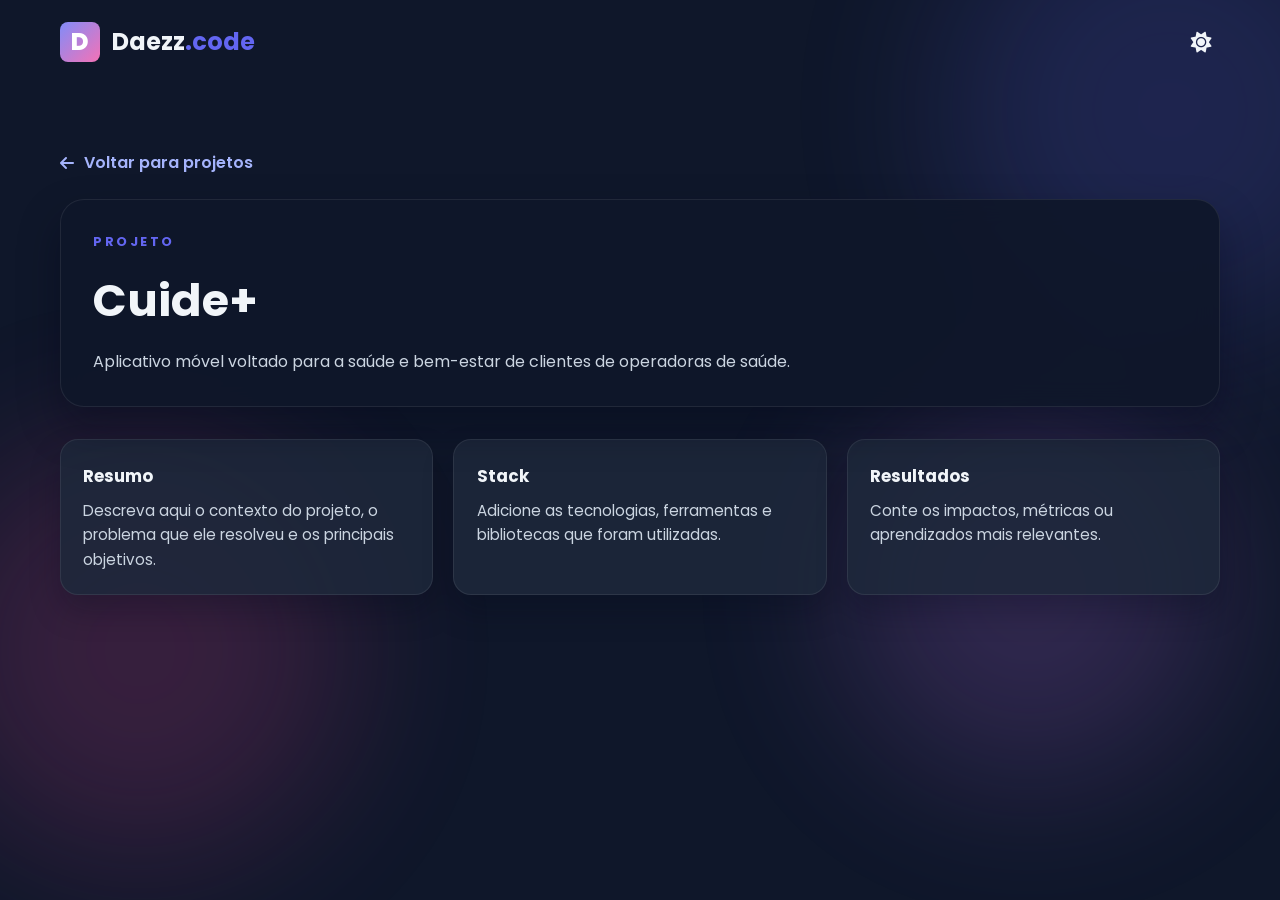
==== cuidemais.html @ 5ed0c891 "atualização github" ====
<!DOCTYPE html>
<html lang="pt-BR">
<head>
    <meta charset="UTF-8">
    <meta name="viewport" content="width=device-width, initial-scale=1.0">
    <title>Cuide+ | Deivid Figueiredo</title>
    <link rel="icon" href='data:image/svg+xml;utf8,<svg xmlns="http://www.w3.org/2000/svg" viewBox="0 0 100 100"><rect fill="%23007acc" width="100" height="100"/><text x="50" y="58" font-size="56" font-family="Poppins,Arial" fill="white" text-anchor="middle">D</text></svg>'>
    <link rel="stylesheet" href="style.css">
    <link rel="stylesheet" href="https://cdnjs.cloudflare.com/ajax/libs/font-awesome/6.4.0/css/all.min.css">
    <link href="https://fonts.googleapis.com/css2?family=Poppins:wght@300;400;600;700;800&display=swap" rel="stylesheet">
</head>
<body>
    <div class="background-animation">
        <div class="blob blob-1"></div>
        <div class="blob blob-2"></div>
        <div class="blob blob-3"></div>
    </div>

    <nav class="navbar">
        <div class="container">
            <a href="index.html" class="logo" style="text-decoration: none;">
                <span class="logo-icon">D</span>
                <span class="logo-text">Daezz<span class="logo-accent">.code</span></span>
            </a>
            <button class="theme-toggle" id="themeToggle" aria-label="Alternar modo escuro">
                <i class="fas fa-moon"></i>
            </button>
        </div>
    </nav>

    <main class="project-page">
        <div class="container">
            <a href="index.html#projetos" class="back-link"><i class="fas fa-arrow-left"></i> Voltar para projetos</a>
            <section class="project-hero">
                <div class="project-kicker">Projeto</div>
                <h1>Cuide+</h1>
                <p>Aplicativo móvel voltado para a saúde e bem-estar de clientes de operadoras de saúde. </p>
            </section>

            <div class="project-grid">
                <div class="project-card">
                    <h3>Resumo</h3>
                    <p>Descreva aqui o contexto do projeto, o problema que ele resolveu e os principais objetivos.</p>
                </div>
                <div class="project-card">
                    <h3>Stack</h3>
                    <p>Adicione as tecnologias, ferramentas e bibliotecas que foram utilizadas.</p>
                </div>
                <div class="project-card">
                    <h3>Resultados</h3>
                    <p>Conte os impactos, métricas ou aprendizados mais relevantes.</p>
                </div>
            </div>
        </div>
    </main>

    <script src="script.js"></script>
</body>
</html>
---- style.css ----
* {
    margin: 0;
    padding: 0;
    box-sizing: border-box;
}

:root {
    --primary: #6366f1;
    --primary-dark: #4f46e5;
    --secondary: #ec4899;
    --tertiary: #c975f3;
    --dark: #0f172a;
    --dark-secondary: #1e293b;
    --light: #f8fafc;
    --text-primary: #1e293b;
    --text-secondary: #64748b;
    --border: #e2e8f0;
    --shadow: 0 20px 25px -5px rgba(0, 0, 0, 0.1);
    --shadow-lg: 0 25px 50px -12px rgba(0, 0, 0, 0.15);
    --transition: all 0.3s cubic-bezier(0.4, 0, 0.2, 1);
    --bg-primary: #ffffff;
    --bg-secondary: #f8fafc;
    --card-bg: white;
    
    /* Light mode gradients */
    --gradient-primary-secondary: linear-gradient(135deg, #6366f1, #ec4899);
    --gradient-primary-secondary-tertiary: linear-gradient(135deg, #6366f1, #ec4899, #c975f3);
    --gradient-btn-primary: linear-gradient(135deg, #6366f1, #4f46e5);
    --gradient-cta: linear-gradient(135deg, #6366f1, #ec4899);
    --gradient-section-title: linear-gradient(135deg, #1e293b, #6366f1);
    --gradient-section-bg: linear-gradient(135deg, #f8fafc 0%, rgba(99, 102, 241, 0.05) 100%);
}

body.dark-mode {
    --bg-primary: #0f172a;
    --bg-secondary: #1e293b;
    --card-bg: #1e293b;
    --text-primary: #f1f5f9;
    --text-secondary: #cbd5e1;
    --border: #334155;
    
    /* Dark mode gradients - more vibrant and luminous */
    --gradient-primary-secondary: linear-gradient(135deg, #818cf8, #f472b6);
    --gradient-primary-secondary-tertiary: linear-gradient(135deg, #818cf8, #f472b6, #d8b4fe);
    --gradient-btn-primary: linear-gradient(135deg, #818cf8, #6366f1);
    --gradient-cta: linear-gradient(135deg, #959ef3, #ab6588);
    --gradient-section-title: linear-gradient(135deg, #f1f5f9, #818cf8);
    --gradient-section-bg: linear-gradient(135deg, #0f172a 0%, #0f172ad7 100%);
}

html {
    scroll-behavior: smooth;
}

body {
    font-family: 'Poppins', sans-serif;
    line-height: 1.6;
    color: var(--text-primary);
    background: var(--bg-primary);
    overflow-x: hidden;
    transition: var(--transition);
}

.container {
    max-width: 1200px;
    margin: 0 auto;
    padding: 0 20px;
}

/* Background Animation */
.background-animation {
    position: fixed;
    top: 0;
    left: 0;
    width: 100%;
    height: 100%;
    z-index: -1;
    overflow: hidden;
}

.blob {
    position: absolute;
    border-radius: 50%;
    /* slightly stronger and crisper blobs for better visibility */
    filter: blur(80px);
    opacity: 0.18;
    animation: blob-animation 8s infinite ease-in-out;
}

.blob-1 {
    width: 460px;
    height: 460px;
    background: var(--primary);
    top: -120px;
    right: -120px;
    animation-delay: 0s;
}

.blob-2 {
    width: 420px;
    height: 420px;
    background: var(--secondary);
    bottom: 40px;
    left: -70px;
    animation-delay: 2s;
}

.blob-3 {
    width: 380px;
    height: 380px;
    background: var(--tertiary);
    bottom: 120px;
    right: 60px;
    animation-delay: 4s;
}

@keyframes blob-animation {
    0%, 100% {
        transform: translate(0, 0);
    }
    25% {
        transform: translate(30px, -60px);
    }
    50% {
        transform: translate(-30px, 30px);
    }
    75% {
        transform: translate(60px, 60px);
    }
}

/* Navbar */
.navbar {
    position: sticky;
    top: 0;
    z-index: 1000;
    /* removed background color and blur per user request */
    background: transparent;
    backdrop-filter: none;
    /* hide the bottom line when at top; reveal on scroll via .scrolled */
    border-bottom: 1px solid transparent;
    box-shadow: none;

    padding: 1.4rem 0;
    transition: all 0.3s ease;
}


body.dark-mode .navbar {
    /* keep transparent in dark-mode as requested */
    background: transparent;
    border-bottom: 1px solid transparent;
}

/* When user scrolls, reveal a subtle border so navbar camouflages */
.navbar.scrolled {
    border-bottom-color: rgba(0, 0, 0, 0.05);
    background: rgba(255, 255, 255, 0.59);
    backdrop-filter: blur(10px);
    -webkit-backdrop-filter: blur(22px);

    box-shadow: 0 10px 30px rgba(0, 0, 0, 0.1);
}

body.dark-mode .navbar.scrolled {
    border-bottom-color: rgba(255, 255, 255, 0.05);
    background: rgba(15, 23, 42, 0.85);
    backdrop-filter: blur(10px);
    -webkit-backdrop-filter: blur(22px);
    box-shadow: 0 10px 30px rgba(0, 0, 0, 0.12);
}

.navbar .container {
    display: flex;
    justify-content: space-between;
    align-items: center;
    gap: 1rem;
}

.nav-center {
    display: flex;
    align-items: center;
    gap: 2.5rem;
}

.logo {
    display: flex;
    align-items: center;
    gap: 12px;
    font-weight: 700;
    font-size: 1.5rem;
    cursor: pointer;
    transition: var(--transition);
}

.logo-icon {
    width: 40px;
    height: 40px;
    background: var(--gradient-primary-secondary);
    border-radius: 8px;
    display: flex;
    align-items: center;
    justify-content: center;
    color: white;
    font-weight: 800;
}

.logo-text {
    color: var(--text-primary);
}

.logo-accent {
    color: var(--primary);
}

.logo:hover {
    transform: translateY(-2px);
}

.nav-links {
    display: flex;
    list-style: none;
    gap: 2.5rem;
}

.nav-links a {
    color: var(--text-primary);
    text-decoration: none;
    font-weight: 500;
    position: relative;
    transition: color 0.3s ease;
}

.nav-links a::after {
    content: '';
    position: absolute;
    bottom: -5px;
    left: 0;
    width: 0;
    height: 2px;
    background: var(--gradient-primary-secondary);
    transition: width 0.3s ease;
}

.nav-links a:hover {
    color: var(--primary);
}

.nav-links a:hover::after {
    width: 100%;
}

.nav-toggle {
    display: none;
    flex-direction: column;
    cursor: pointer;
    gap: 5px;
}

.nav-toggle span {
    width: 25px;
    height: 3px;
    background: var(--text-primary);
    border-radius: 2px;
    transition: var(--transition);
}

/* Theme Toggle Button */
.theme-toggle {
    background: none;
    border: none;
    cursor: pointer;
    font-size: 1.3rem;
    color: var(--text-primary);
    transition: var(--transition);
    padding: 8px;
    display: flex;
    align-items: center;
    justify-content: center;
    border-radius: 8px;
}

.theme-toggle:hover {
    background: rgba(99, 102, 241, 0.1);
    transform: scale(1.1);
}

.theme-toggle i {
    transition: var(--transition);
}

/* Hero Section */
.hero {
    padding: 100px 0;
    min-height: 100vh;
    display: flex;
    align-items: center;
}

.hero .container {
    display: grid;
    grid-template-columns: 1fr 1fr;
    gap: 4rem;
    align-items: center;
}
.hero .container .hero-text {
    animation: slideInLeft 0.8s ease-out;
    margin-left: 15px;
}

.hero-text h1 {
    font-size: 4.5rem;
    font-weight: 800;
    line-height: 1.2;
    margin-bottom: 1rem;
    animation: slideInLeft 0.8s ease-out;
}

.gradient-text {
    background: var(--gradient-primary-secondary-tertiary);
    -webkit-background-clip: text;
    -webkit-text-fill-color: transparent;
    background-clip: text;
}

.hero-subtitle {
    font-size: 1.5rem;
    color: var(--primary);
    font-weight: 600;
    margin-bottom: 1rem;
}

.hero-description {
    font-size: 1.1rem;
    color: var(--text-secondary);
    margin-bottom: 2rem;
    max-width: 500px;
    line-height: 1.8;
}

.hero-buttons {
    display: flex;
    gap: 1.5rem;
    flex-wrap: wrap;
    animation: slideInUp 0.8s ease-out;
}

.hero-image {
    display: flex;
    justify-content: center;
    align-items: center;
    animation: slideInRight 0.8s ease-out;
}

.avatar-container {
    position: relative;
    width: 300px;
    height: 300px;
}

.avatar {
    width: 100%;
    height: 100%;
    background: var(--gradient-primary-secondary);
    border-radius: 20px;
    display: flex;
    align-items: center;
    justify-content: center;
    font-size: 120px;
    color: white;
    box-shadow: var(--shadow-lg);
    animation: float 3s ease-in-out infinite;
    position: relative;
}

.avatar::before {
    content: '';
    position: absolute;
    inset: -20px;
    background: var(--gradient-primary-secondary-tertiary);
    border-radius: 20px;
    opacity: 0.3;
    filter: blur(20px);
    z-index: -1;
    animation: pulse 3s ease-in-out infinite;
}

@keyframes float {
    0%, 100% {
        transform: translateY(0px);
    }
    50% {
        transform: translateY(-20px);
    }
}

@keyframes pulse {
    0%, 100% {
        transform: scale(1);
    }
    50% {
        transform: scale(1.1);
    }
}

@keyframes slideInLeft {
    from {
        opacity: 0;
        transform: translateX(-30px);
    }
    to {
        opacity: 1;
        transform: translateX(0);
    }
}

@keyframes slideInRight {
    from {
        opacity: 0;
        transform: translateX(30px);
    }
    to {
        opacity: 1;
        transform: translateX(0);
    }
}

@keyframes slideInUp {
    from {
        opacity: 0;
        transform: translateY(30px);
    }
    to {
        opacity: 1;
        transform: translateY(0);
    }
}

/* Buttons */
.btn {
    position: relative;
    overflow: hidden;
    padding: 14px 32px;
    border-radius: 10px;
    text-decoration: none;
    font-weight: 600;
    transition: var(--transition);
    border: none;
    cursor: pointer;
    font-size: 1rem;
    display: inline-flex;
    align-items: center;
    gap: 8px;
}

.btn-primary {
    background: var(--gradient-btn-primary);
    color: white;
    box-shadow: 0 10px 25px rgba(99, 102, 241, 0.3);
}

.btn .ripple {
    position: absolute;
    border-radius: 50%;
    transform: scale(0);
    opacity: 0.4;
    background: rgba(255, 255, 255, 0.7);
    animation: ripple 600ms ease-out;
    pointer-events: none;
}

@keyframes ripple {
    to {
        transform: scale(4);
        opacity: 0;
    }
}

.btn-primary:hover {
    transform: translateY(-3px);
    box-shadow: 0 15px 35px rgba(99, 102, 241, 0.4);
}

.btn-secondary {
    background: transparent;
    color: var(--primary);
    border: 2px solid var(--primary);
}

.btn-secondary:hover {
    background: var(--primary);
    color: white;
}

.btn-large {
    padding: 16px 40px;
    font-size: 1.1rem;
}

/* Section Headers */
.section-header {
    text-align: center;
    margin-bottom: 4rem;
}

.section-title {
    font-size: 3rem;
    font-weight: 800;
    margin-bottom: 1rem;
    background: var(--gradient-section-title);
    -webkit-background-clip: text;
    -webkit-text-fill-color: transparent;
    background-clip: text;
}

.section-subtitle {
    font-size: 1.2rem;
    color: var(--text-secondary);
}

section {
    padding: 80px 0;
    position: relative;
}

section:nth-child(even) {
    background: var(--gradient-section-bg);
    transition: var(--transition);
}

/* Sobre */
.sobre-content {
    display: grid;
    grid-template-columns: repeat(auto-fit, minmax(280px, 1fr));
    gap: 2rem;
}

.sobre-card {
    background: white;
    padding: 2.5rem;
    border-radius: 15px;
    box-shadow: 0 5px 15px rgba(0, 0, 0, 0.08);
    transition: var(--transition);
    border: 1px solid var(--border);
    text-align: center;
}

body.dark-mode .sobre-card {
    background: var(--bg-secondary);
    box-shadow: 0 5px 15px rgba(0, 0, 0, 0.3);
}

.sobre-card:hover {
    transform: translateY(-10px);
    box-shadow: var(--shadow);
    border-color: var(--primary);
}

.sobre-icon {
    width: 70px;
    height: 70px;
    background: var(--gradient-primary-secondary);
    border-radius: 12px;
    display: flex;
    align-items: center;
    justify-content: center;
    font-size: 2rem;
    color: white;
    margin: 0 auto 1.5rem;
}

.sobre-card h3 {
    font-size: 1.3rem;
    margin-bottom: 1rem;
    color: var(--text-primary);
}

.sobre-card p {
    color: var(--text-secondary);
    line-height: 1.8;
}

/* Skills */
.skills-wrapper {
    display: flex;
    flex-direction: column;
    gap: 3rem;
}

.skill-category,
.skill-category-1 {
    display: block;
    width: 100%;
    animation: slideInUp 0.6s ease-out;
}

.skill-category-1 {
    animation-delay: 0.1s;
}

.category-title {
    font-size: 1.5rem;
    font-weight: 700;
    margin-bottom: 2rem;
    padding-bottom: 1rem;
    border-bottom: 2px solid var(--primary);
    color: var(--text-primary);
}

.skills-grid {
    display: grid;
    grid-template-columns: repeat(auto-fit, minmax(180px, 1fr));
    gap: 1.5rem;
}

.skill-card {
    background: var(--card-bg);
    padding: 1.75rem;
    border-radius: 16px;
    text-align: center;
    transition: var(--transition);
    border: 1px solid var(--border);
    box-shadow: 0 6px 18px rgba(0, 0, 0, 0.08);
    display: flex;
    flex-direction: column;
    justify-content: center;
    gap: 0.75rem;
    min-height: auto;
    padding: 1.5rem;
}

body.dark-mode .skill-card {
    --card-bg: var(--bg-secondary);
    box-shadow: 0 4px 12px rgba(0, 0, 0, 0.3);
}

.skill-card:hover {
    transform: translateY(-8px);
    border-radius: 16px;
    box-shadow: var(--shadow);
    border: 2px solid transparent;
    background-image: linear-gradient(var(--card-bg), var(--card-bg)),
        var(--gradient-primary-secondary);
    background-origin: border-box;
    background-clip: padding-box, border-box;
    background-repeat: no-repeat;
}

.skill-icon {
    width: 50px;
    height: 50px;
    background: var(--gradient-primary-secondary);
    border-radius: 10px;
    display: flex;
    align-items: center;
    justify-content: center;
    font-size: 1.5rem;
    color: white;
    margin: 0 auto 1rem;
}

.skill-card h4 {
    font-size: 1rem;
    margin-bottom: 0.5rem;
    color: var(--text-primary);
}

.skill-level {
    font-size: 0.8rem;
    color: var(--primary);
    font-weight: 600;
    background: rgba(99, 102, 241, 0.1);
    padding: 4px 8px;
    border-radius: 20px;
    display: inline-block;
}

.projetos .container{
    max-width: 90vw;
}

/* Projetos */
.projetos-grid {
    display: grid;
    grid-template-columns: repeat(auto-fit, minmax(320px, 1fr));
    gap: 2rem;
}

.projeto-card {
    background: white;
    border-radius: 15px;
    overflow: hidden;
    box-shadow: 0 5px 15px rgba(0, 0, 0, 0.08);
    transition: var(--transition);
    border: 1px solid var(--border);
    display: flex;
    flex-direction: column;
    height: 100%;
}

body.dark-mode .projeto-card {
    background: var(--bg-secondary);
    box-shadow: 0 5px 15px rgba(0, 0, 0, 0.3);
}

.projeto-card:hover {
    transform: translateY(-10px);
    box-shadow: var(--shadow-lg);
}

.projeto-image {
    height: 200px;
    background: var(--gradient-primary-secondary);
    display: flex;
    align-items: center;
    justify-content: center;
    position: relative;
    overflow: hidden;
}

.projeto-icon {
    display: flex;
    justify-content: center;
    align-items: center;
    width: 100%;
    height: 100%;
}

.projeto-logo {
    width: 100%;
    height: 100%;
    object-fit: cover;   /* ou contain */
    border-radius: inherit;
}

.projeto-image::before {
    content: '';
    position: absolute;
    inset: 0;
    background: linear-gradient(45deg, transparent 30%, rgba(255, 255, 255, 0.1) 50%, transparent 70%);
    animation: shine 3s infinite;
}

@keyframes shine {
    0% {
        transform: translateX(-100%);
    }
    100% {
        transform: translateX(100%);
    }
}

.projeto-icon {
    font-size: 4rem;
    color: white;
    z-index: 1;
}

.projeto-content {
    padding: 2rem;
    flex-grow: 1;
    display: flex;
    flex-direction: column;
}

.projeto-content h3 {
    font-size: 1.3rem;
    margin-bottom: 1rem;
    color: var(--text-primary);
}

.projeto-content p {
    color: var(--text-secondary);
    margin-bottom: 1.5rem;
    flex-grow: 1;
    line-height: 1.6;
}

.projeto-tech {
    display: flex;
    flex-wrap: wrap;
    gap: 0.5rem;
    margin-bottom: 1.5rem;
}

.tech-tag {
    background: rgba(99, 102, 241, 0.1);
    color: var(--primary);
    padding: 4px 12px;
    border-radius: 20px;
    font-size: 0.8rem;
    font-weight: 600;
}

.projeto-link.secondary {
    margin-left: 64px;
}

.projeto-link {
    color: var(--primary);
    text-decoration: none;
    font-weight: 600;
    display: inline-flex;
    align-items: center;
    gap: 8px;
    transition: var(--transition);
}

.projeto-link:hover {
    gap: 12px;
    color: var(--secondary);
}

.project-page {
    padding: 4rem 0 6rem;
}

body.dark-mode .project-page {
    color: var(--text-primary);
}

.back-link {
    display: inline-flex;
    align-items: center;
    gap: 0.6rem;
    color: var(--primary);
    font-weight: 600;
    text-decoration: none;
    margin-bottom: 1.5rem;
}

.back-link:hover {
    color: var(--secondary);
}

body.dark-mode .back-link {
    color: #a5b4fc;
}

body.dark-mode .back-link:hover {
    color: #f9a8d4;
}

.project-hero {
    background: rgba(255, 255, 255, 0.78);
    backdrop-filter: blur(12px);
    border: 1px solid var(--border);
    border-radius: 24px;
    padding: 2rem;
    box-shadow: var(--shadow);
    margin-bottom: 2rem;
}

body.dark-mode .project-hero {
    background: rgba(15, 23, 42, 0.9);
    border-color: rgba(255, 255, 255, 0.08);
    box-shadow: 0 20px 40px rgba(2, 6, 23, 0.35);
}

.project-kicker {
    color: var(--primary);
    font-weight: 700;
    text-transform: uppercase;
    letter-spacing: 0.2em;
    font-size: 0.8rem;
    margin-bottom: 0.75rem;
}

.project-hero h1 {
    font-size: clamp(2rem, 4vw, 2.8rem);
    margin-bottom: 0.75rem;
}

.project-hero p {
    color: var(--text-secondary);
    max-width: 700px;
}

.project-grid {
    display: grid;
    gap: 1.25rem;
    grid-template-columns: repeat(auto-fit, minmax(240px, 1fr));
}

.project-card {
    background: var(--card-bg);
    border: 1px solid var(--border);
    border-radius: 18px;
    padding: 1.4rem;
    box-shadow: var(--shadow);
}

body.dark-mode .project-card {
    background: rgba(30, 41, 59, 0.85);
    border-color: rgba(255, 255, 255, 0.08);
    box-shadow: 0 16px 30px rgba(2, 6, 23, 0.25);
}

.project-card h3 {
    margin-bottom: 0.6rem;
    font-size: 1.05rem;
}

.project-card p {
    color: var(--text-secondary);
    font-size: 0.95rem;
}

.modal {
    position: fixed;
    inset: 0;
    display: flex;
    align-items: center;
    justify-content: center;
    padding: 2rem;
    background: rgba(15, 23, 42, 0.75);
    opacity: 0;
    visibility: hidden;
    pointer-events: none;
    transition: opacity 0.25s ease, visibility 0.25s ease;
    z-index: 2000;
}

.modal.open {
    opacity: 1;
    visibility: visible;
    pointer-events: auto;
}

.modal-overlay {
    position: absolute;
    inset: 0;
    background: rgba(15, 23, 42, 0.65);
}

.modal-content {
    position: relative;
    width: min(100%, 960px);
    background: var(--card-bg);
    border-radius: 28px;
    padding: 2rem;
    box-shadow: var(--shadow-lg);
    z-index: 1;
}

.modal-close {
    position: absolute;
    top: 1rem;
    right: 1rem;
    width: 44px;
    height: 44px;
    border: none;
    border-radius: 50%;
    background: rgba(99, 102, 241, 0.12);
    color: var(--text-primary);
    font-size: 1.5rem;
    cursor: pointer;
    display: grid;
    place-items: center;
    transition: var(--transition);
}

.modal-close:hover {
    background: rgba(99, 102, 241, 0.2);
}

.modal-header h3 {
    font-size: 1.75rem;
    margin-bottom: 0.5rem;
}

.modal-header p {
    color: var(--text-secondary);
    line-height: 1.5;
}

.modal-screenshots {
    display: grid;
    gap: 1.5rem;
    margin-top: 1.5rem;
}

.modal-screenshot {
    border-radius: 20px;
    overflow: hidden;
    background: var(--bg-secondary);
    box-shadow: 0 12px 30px rgba(0, 0, 0, 0.08);
}

.modal-screenshot img {
    width: 100%;
    display: block;
    object-fit: cover;
    min-height: 300px;
}

.modal-screenshot h4 {
    font-size: 1.05rem;
    margin: 1rem;
    color: var(--text-primary);
}

.modal-screenshot p {
    margin: 0 1rem 1rem;
    color: var(--text-secondary);
    line-height: 1.5;
}

@media (max-width: 768px) {
    .modal-content {
        padding: 1.5rem;
    }
}

/* CTA Section */
.cta-section {
    background: var(--gradient-cta);
    color: white;
    padding: 80px 0;
    text-align: center;
}

.cta-content h2 {
    font-size: 2.5rem;
    margin-bottom: 1rem;
    font-weight: 800;
}

.cta-content p {
    font-size: 1.1rem;
    margin-bottom: 2rem;
    opacity: 0.95;
}

/* Contato */
.contato-cards {
    display: grid;
    grid-template-columns: repeat(auto-fit, minmax(200px, 1fr));
    gap: 2rem;
}

.contato-card {
    background: white;
    padding: 2rem;
    border-radius: 15px;
    text-align: center;
    text-decoration: none;
    color: inherit;
    transition: var(--transition);
    border: 1px solid var(--border);
    box-shadow: 0 4px 12px rgba(0, 0, 0, 0.06);
}

body.dark-mode .contato-card {
    background: var(--bg-secondary);
    box-shadow: 0 4px 12px rgba(0, 0, 0, 0.3);
}

.contato-card:hover {
    transform: translateY(-10px);
    box-shadow: var(--shadow);
    border-color: var(--primary);
}

.contato-icon {
    width: 60px;
    height: 60px;
    background: var(--gradient-primary-secondary);
    border-radius: 12px;
    display: flex;
    align-items: center;
    justify-content: center;
    font-size: 1.8rem;
    color: white;
    margin: 0 auto 1rem;
}

.contato-card h3 {
    font-size: 1.2rem;
    margin-bottom: 0.5rem;
    color: var(--text-primary);
}

.contato-card p {
    color: var(--text-secondary);
    font-size: 0.95rem;
}

/* Footer */
.footer {
    background: var(--dark);
    color: #fff;
    padding: 3rem 0 1rem;
}

.footer-content {
    display: grid;
    grid-template-columns: repeat(auto-fit, minmax(250px, 1fr));
    gap: 2rem;
    margin-bottom: 2rem;
    padding-bottom: 2rem;
    border-bottom: 1px solid rgba(255, 255, 255, 0.1);
}

.footer-section h3 {
    font-size: 1.2rem;
    margin-bottom: 1rem;
}

.footer-section p {
    color: rgba(255, 255, 255, 0.7);
    line-height: 1.6;
}

.footer-section ul {
    list-style: none;
}

.footer-section ul li {
    margin-bottom: 0.5rem;
}

.footer-section a {
    color: rgba(255, 255, 255, 0.7);
    text-decoration: none;
    transition: var(--transition);
}

.footer-section a:hover {
    color: var(--primary);
}

.social-links {
    display: flex;
    gap: 1rem;
    font-size: 1.5rem;
}

.footer-bottom {
    text-align: center;
    padding-top: 1rem;
    color: rgba(255, 255, 255, 0.6);
}

.footer-bottom i {
    color: var(--secondary);
    animation: heartbeat 1.5s infinite;
}

@keyframes heartbeat {
    0%, 100% {
        transform: scale(1);
    }
    25% {
        transform: scale(1.2);
    }
}

/* Responsivo */
@media (max-width: 768px) {
    .nav-toggle {
        display: flex;
    }

    .nav-links {
        gap: 1rem;
        position: fixed;
        top: 70px;
        left: 0;
        right: 0;
        z-index: 2000;
        flex-direction: column;
        background: rgba(255, 255, 255, 0.55);
        border-bottom-left-radius: 22px;
        border-bottom-right-radius: 22px;
        border: 1px solid rgba(255, 255, 255, 0.55);
        background-clip: padding-box;
        -webkit-backdrop-filter: blur(22px);
        backdrop-filter: blur(22px);
        padding: 1.5rem 1.5rem 2rem;
        box-shadow: 0 20px 60px rgba(0, 0, 0, 0.12);
        max-height: 0;
        overflow: hidden;
        opacity: 0;
        transition: max-height 0.35s ease, opacity 0.25s ease;
    }

    .nav-links a {
        display: block;
        padding: 0.85rem 0;
        font-size: 1rem;
    }

    body.dark-mode .nav-links {
        background: rgba(15, 23, 42, 0.55);
        border: 1px solid rgba(255, 255, 255, 0.15);
        background-clip: padding-box;
        -webkit-backdrop-filter: blur(22px);
        backdrop-filter: blur(22px);
        box-shadow: 0 20px 60px rgba(0, 0, 0, 0.25);
    }

    .nav-links.active {
        max-height: 420px;
        opacity: 1;
        -webkit-backdrop-filter: blur(22px);
        backdrop-filter: blur(22px);
    }

    .hero .container {
        grid-template-columns: 1fr;
        padding: 40px 0;
    }

    .hero-text h1 {
        font-size: 2.5rem;
    }

    .hero-image {
        margin-top: 2rem;
    }

    .avatar-container {
        width: 200px;
        height: 200px;
    }

    .avatar {
        font-size: 70px;
    }

    .section-title {
        font-size: 2rem;
    }

    .hero-buttons {
        flex-direction: column;
    }

    .btn {
        width: 100%;
        justify-content: center;
    }

    .skills-grid {
        grid-template-columns: repeat(2, 1fr);
    }

    .projetos-grid {
        grid-template-columns: 1fr;
    }

    section {
        padding: 50px 0;
    }

    .cta-content h2 {
        font-size: 1.8rem;
    }

    .footer-content {
        grid-template-columns: 1fr;
    }
}
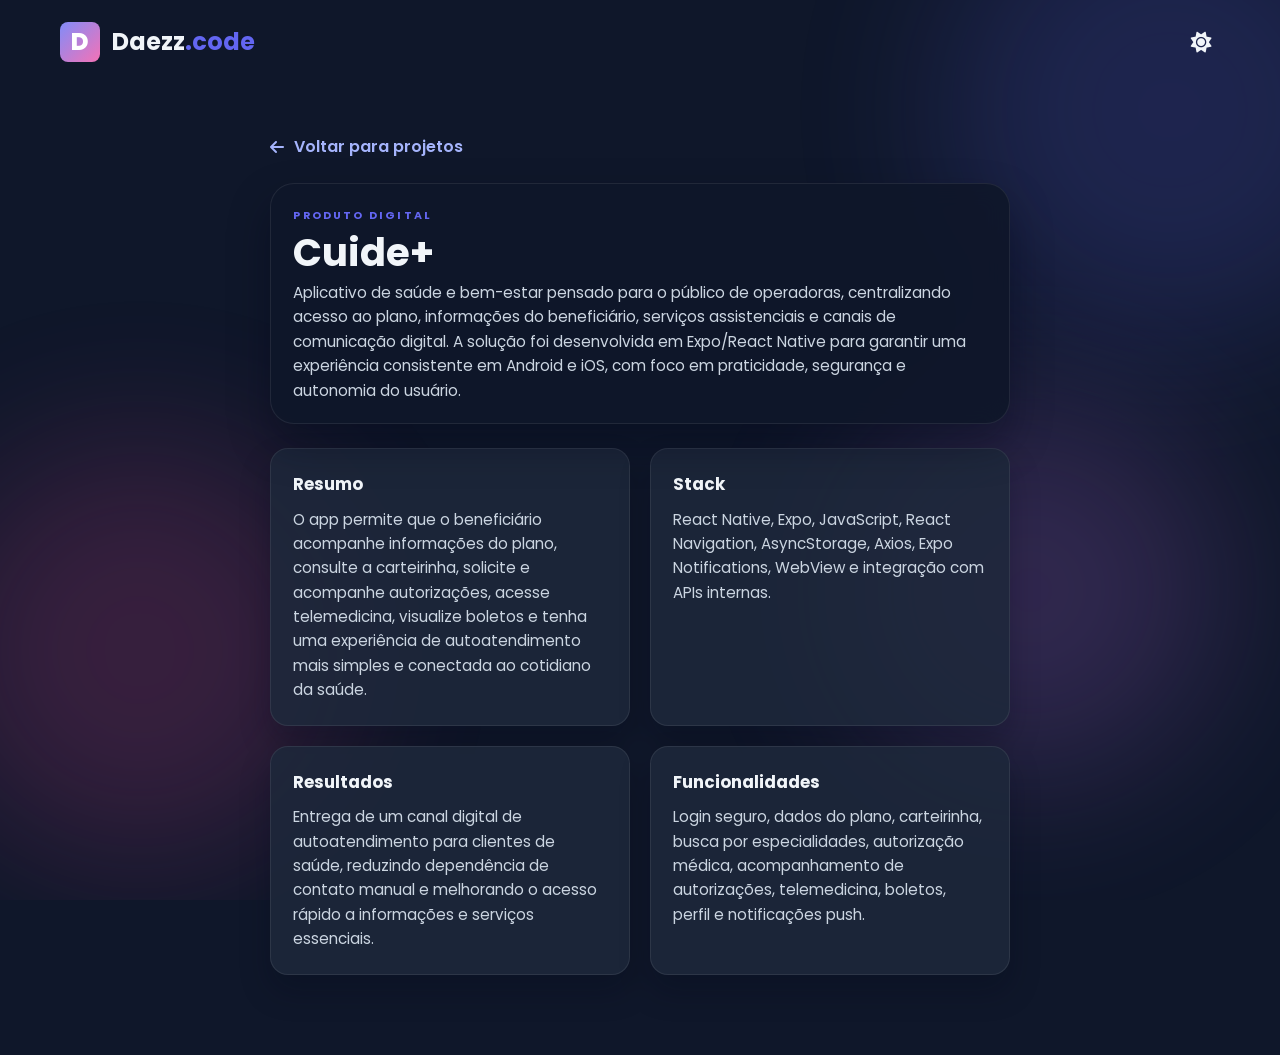
==== commit 5b498d70: "atualização portifolio novos projetos" ====
--- a/cuidemais.html
+++ b/cuidemais.html
@@ -32,23 +32,27 @@
         <div class="container">
             <a href="index.html#projetos" class="back-link"><i class="fas fa-arrow-left"></i> Voltar para projetos</a>
             <section class="project-hero">
-                <div class="project-kicker">Projeto</div>
+                <div class="project-kicker">Produto Digital</div>
                 <h1>Cuide+</h1>
-                <p>Aplicativo móvel voltado para a saúde e bem-estar de clientes de operadoras de saúde. </p>
+                <p>Aplicativo de saúde e bem-estar pensado para o público de operadoras, centralizando acesso ao plano, informações do beneficiário, serviços assistenciais e canais de comunicação digital. A solução foi desenvolvida em Expo/React Native para garantir uma experiência consistente em Android e iOS, com foco em praticidade, segurança e autonomia do usuário.</p>
             </section>
 
             <div class="project-grid">
                 <div class="project-card">
                     <h3>Resumo</h3>
-                    <p>Descreva aqui o contexto do projeto, o problema que ele resolveu e os principais objetivos.</p>
+                    <p>O app permite que o beneficiário acompanhe informações do plano, consulte a carteirinha, solicite e acompanhe autorizações, acesse telemedicina, visualize boletos e tenha uma experiência de autoatendimento mais simples e conectada ao cotidiano da saúde.</p>
                 </div>
                 <div class="project-card">
                     <h3>Stack</h3>
-                    <p>Adicione as tecnologias, ferramentas e bibliotecas que foram utilizadas.</p>
+                    <p>React Native, Expo, JavaScript, React Navigation, AsyncStorage, Axios, Expo Notifications, WebView e integração com APIs internas.</p>
                 </div>
                 <div class="project-card">
                     <h3>Resultados</h3>
-                    <p>Conte os impactos, métricas ou aprendizados mais relevantes.</p>
+                    <p>Entrega de um canal digital de autoatendimento para clientes de saúde, reduzindo dependência de contato manual e melhorando o acesso rápido a informações e serviços essenciais.</p>
+                </div>
+                <div class="project-card">
+                    <h3>Funcionalidades</h3>
+                    <p>Login seguro, dados do plano, carteirinha, busca por especialidades, autorização médica, acompanhamento de autorizações, telemedicina, boletos, perfil e notificações push.</p>
                 </div>
             </div>
         </div>
--- a/style.css
+++ b/style.css
@@ -680,10 +680,82 @@
 }
 
 /* Projetos */
+.projects-carousel {
+    position: relative;
+    width: 100%;
+}
+
+.projects-carousel-hint {
+    position: absolute;
+    top: 50%;
+    transform: translateY(-50%);
+    width: 42px;
+    height: 42px;
+    border: none;
+    border-radius: 50%;
+    background: rgba(99, 102, 241, 0.9);
+    color: #fff;
+    display: flex;
+    align-items: center;
+    justify-content: center;
+    box-shadow: 0 10px 25px rgba(99, 102, 241, 0.35);
+    z-index: 3;
+    cursor: pointer;
+    opacity: 0;
+    visibility: hidden;
+    pointer-events: none;
+    transition: opacity 0.2s ease, transform 0.2s ease;
+}
+
+.projects-carousel-back {
+    left: 8px;
+}
+
+#projectsCarouselHint {
+    right: 8px;
+}
+
+.projects-carousel-hint.visible {
+    opacity: 1;
+    visibility: visible;
+    pointer-events: auto;
+    animation: carouselHint 1.2s ease-in-out infinite alternate;
+}
+
+.projects-carousel-hint i {
+    font-size: 1rem;
+}
+
+@keyframes carouselHint {
+    0% {
+        transform: translateY(-50%) translateX(0);
+        opacity: 0.9;
+    }
+    100% {
+        transform: translateY(-50%) translateX(8px);
+        opacity: 1;
+    }
+}
+
 .projetos-grid {
-    display: grid;
-    grid-template-columns: repeat(auto-fit, minmax(320px, 1fr));
+    display: flex;
     gap: 2rem;
+    overflow-x: auto;
+    overflow-y: hidden;
+    padding: 0.5rem 3.5rem 1rem 0.25rem;
+    scroll-snap-type: x proximity;
+    -webkit-overflow-scrolling: touch;
+    scrollbar-width: thin;
+    scrollbar-color: rgba(99, 102, 241, 0.55) transparent;
+}
+
+.projetos-grid::-webkit-scrollbar {
+    height: 10px;
+}
+
+.projetos-grid::-webkit-scrollbar-thumb {
+    background: rgba(99, 102, 241, 0.5);
+    border-radius: 999px;
 }
 
 .projeto-card {
@@ -695,7 +767,10 @@
     border: 1px solid var(--border);
     display: flex;
     flex-direction: column;
-    height: 100%;
+    min-height: 490px;
+    flex: 0 0 min(320px, calc(100vw - 3rem));
+    width: min(320px, calc(100vw - 3rem));
+    scroll-snap-align: start;
 }
 
 body.dark-mode .projeto-card {
@@ -792,8 +867,16 @@
     font-weight: 600;
 }
 
+.project-actions {
+    display: flex;
+    flex-wrap: wrap;
+    align-items: center;
+    gap: 0.75rem 1rem;
+    margin-top: auto;
+}
+
 .projeto-link.secondary {
-    margin-left: 64px;
+    margin-left: 0;
 }
 
 .projeto-link {
@@ -804,6 +887,7 @@
     align-items: center;
     gap: 8px;
     transition: var(--transition);
+    white-space: nowrap;
 }
 
 .projeto-link:hover {
@@ -812,7 +896,11 @@
 }
 
 .project-page {
-    padding: 4rem 0 6rem;
+    padding: 3rem 0 5rem;
+}
+
+.project-page .container {
+    max-width: 780px;
 }
 
 body.dark-mode .project-page {
@@ -846,9 +934,9 @@
     backdrop-filter: blur(12px);
     border: 1px solid var(--border);
     border-radius: 24px;
-    padding: 2rem;
+    padding: 1.4rem 1.4rem 1.2rem;
     box-shadow: var(--shadow);
-    margin-bottom: 2rem;
+    margin-bottom: 1.5rem;
 }
 
 body.dark-mode .project-hero {
@@ -862,18 +950,20 @@
     font-weight: 700;
     text-transform: uppercase;
     letter-spacing: 0.2em;
-    font-size: 0.8rem;
-    margin-bottom: 0.75rem;
+    font-size: 0.68rem;
+    margin-bottom: 0.5rem;
 }
 
 .project-hero h1 {
-    font-size: clamp(2rem, 4vw, 2.8rem);
-    margin-bottom: 0.75rem;
+    font-size: clamp(2rem, 3vw, 2.5rem);
+    margin-bottom: 0.4rem;
+    line-height: 1.1;
 }
 
 .project-hero p {
     color: var(--text-secondary);
-    max-width: 700px;
+    max-width: 680px;
+    font-size: 0.96rem;
 }
 
 .project-grid {
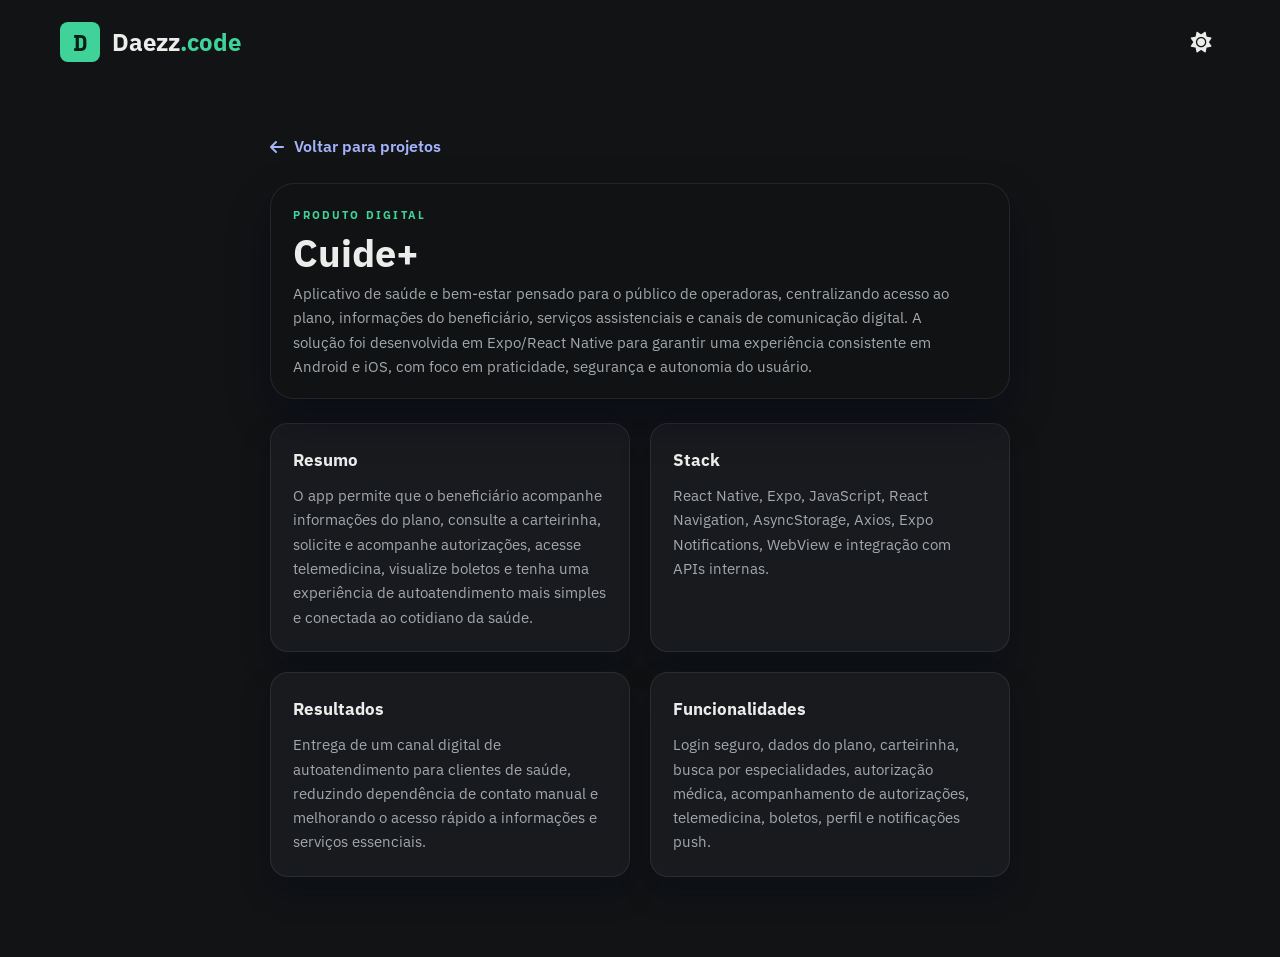
==== commit b16f6874: "visual e textos com menos cara de template - README reescrito curto, sem o email de exemplo e com o " ====
--- a/cuidemais.html
+++ b/cuidemais.html
@@ -4,17 +4,12 @@
     <meta charset="UTF-8">
     <meta name="viewport" content="width=device-width, initial-scale=1.0">
     <title>Cuide+ | Deivid Figueiredo</title>
-    <link rel="icon" href='data:image/svg+xml;utf8,<svg xmlns="http://www.w3.org/2000/svg" viewBox="0 0 100 100"><rect fill="%23007acc" width="100" height="100"/><text x="50" y="58" font-size="56" font-family="Poppins,Arial" fill="white" text-anchor="middle">D</text></svg>'>
+    <link rel="icon" href='data:image/svg+xml;utf8,<svg xmlns="http://www.w3.org/2000/svg" viewBox="0 0 100 100"><rect fill="%2322d3a6" width="100" height="100"/><text x="50" y="58" font-size="56" font-family="monospace" fill="white" text-anchor="middle">D</text></svg>'>
     <link rel="stylesheet" href="style.css">
     <link rel="stylesheet" href="https://cdnjs.cloudflare.com/ajax/libs/font-awesome/6.4.0/css/all.min.css">
-    <link href="https://fonts.googleapis.com/css2?family=Poppins:wght@300;400;600;700;800&display=swap" rel="stylesheet">
+    <link href="https://fonts.googleapis.com/css2?family=IBM+Plex+Sans:wght@400;500;600;700&family=Space+Mono:wght@400;700&display=swap" rel="stylesheet">
 </head>
 <body>
-    <div class="background-animation">
-        <div class="blob blob-1"></div>
-        <div class="blob blob-2"></div>
-        <div class="blob blob-3"></div>
-    </div>
 
     <nav class="navbar">
         <div class="container">
--- a/style.css
+++ b/style.css
@@ -5,47 +5,35 @@
 }
 
 :root {
-    --primary: #6366f1;
-    --primary-dark: #4f46e5;
-    --secondary: #ec4899;
-    --tertiary: #c975f3;
-    --dark: #0f172a;
-    --dark-secondary: #1e293b;
-    --light: #f8fafc;
-    --text-primary: #1e293b;
-    --text-secondary: #64748b;
-    --border: #e2e8f0;
-    --shadow: 0 20px 25px -5px rgba(0, 0, 0, 0.1);
-    --shadow-lg: 0 25px 50px -12px rgba(0, 0, 0, 0.15);
-    --transition: all 0.3s cubic-bezier(0.4, 0, 0.2, 1);
-    --bg-primary: #ffffff;
-    --bg-secondary: #f8fafc;
-    --card-bg: white;
-    
-    /* Light mode gradients */
-    --gradient-primary-secondary: linear-gradient(135deg, #6366f1, #ec4899);
-    --gradient-primary-secondary-tertiary: linear-gradient(135deg, #6366f1, #ec4899, #c975f3);
-    --gradient-btn-primary: linear-gradient(135deg, #6366f1, #4f46e5);
-    --gradient-cta: linear-gradient(135deg, #6366f1, #ec4899);
-    --gradient-section-title: linear-gradient(135deg, #1e293b, #6366f1);
-    --gradient-section-bg: linear-gradient(135deg, #f8fafc 0%, rgba(99, 102, 241, 0.05) 100%);
+    --primary: #0f8f68;
+    --primary-dark: #0b7254;
+    --on-primary: #ffffff;
+    --dark: #111315;
+    --dark-secondary: #1a1d20;
+    --light: #f7f7f5;
+    --text-primary: #1b1d1f;
+    --text-secondary: #5c6166;
+    --border: #e3e3df;
+    --shadow: 0 12px 24px -8px rgba(0, 0, 0, 0.12);
+    --shadow-lg: 0 18px 36px -12px rgba(0, 0, 0, 0.18);
+    --transition: all 0.25s ease;
+    --bg-primary: #fbfbf9;
+    --bg-secondary: #f2f2ee;
+    --card-bg: #ffffff;
+    --accent-soft: rgba(15, 143, 104, 0.1);
 }
 
 body.dark-mode {
-    --bg-primary: #0f172a;
-    --bg-secondary: #1e293b;
-    --card-bg: #1e293b;
-    --text-primary: #f1f5f9;
-    --text-secondary: #cbd5e1;
-    --border: #334155;
-    
-    /* Dark mode gradients - more vibrant and luminous */
-    --gradient-primary-secondary: linear-gradient(135deg, #818cf8, #f472b6);
-    --gradient-primary-secondary-tertiary: linear-gradient(135deg, #818cf8, #f472b6, #d8b4fe);
-    --gradient-btn-primary: linear-gradient(135deg, #818cf8, #6366f1);
-    --gradient-cta: linear-gradient(135deg, #959ef3, #ab6588);
-    --gradient-section-title: linear-gradient(135deg, #f1f5f9, #818cf8);
-    --gradient-section-bg: linear-gradient(135deg, #0f172a 0%, #0f172ad7 100%);
+    --primary: #3fd39a;
+    --primary-dark: #2fb583;
+    --on-primary: #0b1f17;
+    --bg-primary: #111315;
+    --bg-secondary: #1a1d20;
+    --card-bg: #1a1d20;
+    --text-primary: #ececea;
+    --text-secondary: #a3a8ad;
+    --border: #2b2f33;
+    --accent-soft: rgba(63, 211, 154, 0.12);
 }
 
 html {
@@ -53,7 +41,7 @@
 }
 
 body {
-    font-family: 'Poppins', sans-serif;
+    font-family: 'IBM Plex Sans', system-ui, sans-serif;
     line-height: 1.6;
     color: var(--text-primary);
     background: var(--bg-primary);
@@ -65,68 +53,6 @@
     max-width: 1200px;
     margin: 0 auto;
     padding: 0 20px;
-}
-
-/* Background Animation */
-.background-animation {
-    position: fixed;
-    top: 0;
-    left: 0;
-    width: 100%;
-    height: 100%;
-    z-index: -1;
-    overflow: hidden;
-}
-
-.blob {
-    position: absolute;
-    border-radius: 50%;
-    /* slightly stronger and crisper blobs for better visibility */
-    filter: blur(80px);
-    opacity: 0.18;
-    animation: blob-animation 8s infinite ease-in-out;
-}
-
-.blob-1 {
-    width: 460px;
-    height: 460px;
-    background: var(--primary);
-    top: -120px;
-    right: -120px;
-    animation-delay: 0s;
-}
-
-.blob-2 {
-    width: 420px;
-    height: 420px;
-    background: var(--secondary);
-    bottom: 40px;
-    left: -70px;
-    animation-delay: 2s;
-}
-
-.blob-3 {
-    width: 380px;
-    height: 380px;
-    background: var(--tertiary);
-    bottom: 120px;
-    right: 60px;
-    animation-delay: 4s;
-}
-
-@keyframes blob-animation {
-    0%, 100% {
-        transform: translate(0, 0);
-    }
-    25% {
-        transform: translate(30px, -60px);
-    }
-    50% {
-        transform: translate(-30px, 30px);
-    }
-    75% {
-        transform: translate(60px, 60px);
-    }
 }
 
 /* Navbar */
@@ -147,7 +73,6 @@
 
 
 body.dark-mode .navbar {
-    /* keep transparent in dark-mode as requested */
     background: transparent;
     border-bottom: 1px solid transparent;
 }
@@ -164,7 +89,7 @@
 
 body.dark-mode .navbar.scrolled {
     border-bottom-color: rgba(255, 255, 255, 0.05);
-    background: rgba(15, 23, 42, 0.85);
+    background: rgba(17, 19, 21, 0.85);
     backdrop-filter: blur(10px);
     -webkit-backdrop-filter: blur(22px);
     box-shadow: 0 10px 30px rgba(0, 0, 0, 0.12);
@@ -196,13 +121,14 @@
 .logo-icon {
     width: 40px;
     height: 40px;
-    background: var(--gradient-primary-secondary);
+    background: var(--primary);
     border-radius: 8px;
     display: flex;
     align-items: center;
     justify-content: center;
-    color: white;
-    font-weight: 800;
+    color: var(--on-primary);
+    font-family: 'Space Mono', monospace;
+    font-weight: 700;
 }
 
 .logo-text {
@@ -238,7 +164,7 @@
     left: 0;
     width: 0;
     height: 2px;
-    background: var(--gradient-primary-secondary);
+    background: var(--primary);
     transition: width 0.3s ease;
 }
 
@@ -281,7 +207,7 @@
 }
 
 .theme-toggle:hover {
-    background: rgba(99, 102, 241, 0.1);
+    background: rgba(15, 143, 104, 0.1);
     transform: scale(1.1);
 }
 
@@ -298,43 +224,82 @@
 }
 
 .hero .container {
+    display: block;
+}
+
+.hero-content {
     display: grid;
-    grid-template-columns: 1fr 1fr;
-    gap: 4rem;
-    align-items: center;
-}
+    grid-template-columns: minmax(0, 1.4fr) minmax(260px, 0.7fr);
+    gap: 3rem;
+    align-items: center;
+}
+
 .hero .container .hero-text {
     animation: slideInLeft 0.8s ease-out;
     margin-left: 15px;
+    max-width: 760px;
 }
 
 .hero-text h1 {
-    font-size: 4.5rem;
+    font-size: clamp(3rem, 5vw, 6.7rem);
     font-weight: 800;
-    line-height: 1.2;
+    line-height: 0.94;
+    letter-spacing: -0.06em;
     margin-bottom: 1rem;
     animation: slideInLeft 0.8s ease-out;
 }
 
-.gradient-text {
-    background: var(--gradient-primary-secondary-tertiary);
-    -webkit-background-clip: text;
-    -webkit-text-fill-color: transparent;
-    background-clip: text;
+.hero-kicker {
+    font-family: 'Space Mono', monospace;
+    font-size: 0.9rem;
+    color: var(--primary);
+    margin-bottom: 1rem;
+}
+
+.hero-terminal {
+    font-family: 'Space Mono', monospace;
+    font-size: 0.92rem;
+    line-height: 1.9;
+    color: var(--text-primary);
+    background: var(--card-bg);
+    border: 1px solid var(--border);
+    border-radius: 10px;
+    padding: 1.5rem 1.75rem;
+    width: 100%;
+    max-width: 440px;
+    overflow-x: auto;
+}
+
+.t-prompt {
+    color: var(--primary);
+}
+
+.t-dim {
+    color: var(--text-secondary);
+}
+
+.t-cursor {
+    animation: blink 1s steps(1) infinite;
+}
+
+@keyframes blink {
+    50% {
+        opacity: 0;
+    }
 }
 
 .hero-subtitle {
-    font-size: 1.5rem;
+    font-size: clamp(1.1rem, 1.8vw, 1.6rem);
     color: var(--primary);
     font-weight: 600;
     margin-bottom: 1rem;
 }
 
 .hero-description {
-    font-size: 1.1rem;
+    font-size: 1.05rem;
     color: var(--text-secondary);
     margin-bottom: 2rem;
-    max-width: 500px;
+    max-width: 590px;
     line-height: 1.8;
 }
 
@@ -350,6 +315,40 @@
     justify-content: center;
     align-items: center;
     animation: slideInRight 0.8s ease-out;
+    min-height: 540px;
+    width: 100%;
+}
+
+.hero-visual {
+    width: min(100%, 480px);
+    height: 380px;
+    border-radius: 0;
+    background: transparent;
+    border: none;
+    box-shadow: none;
+    backdrop-filter: none;
+    -webkit-backdrop-filter: none;
+    opacity: 1;
+    overflow: visible;
+    position: relative;
+}
+
+.hero-visual::before {
+    content: "";
+    position: absolute;
+    inset: 0;
+    background: transparent;
+    pointer-events: none;
+}
+
+.hero-visual video {
+    width: 100%;
+    height: 100%;
+    object-fit: contain;
+    display: block;
+    border-radius: 0;
+    position: relative;
+    z-index: 0;
 }
 
 .avatar-container {
@@ -361,7 +360,7 @@
 .avatar {
     width: 100%;
     height: 100%;
-    background: var(--gradient-primary-secondary);
+    background: var(--primary);
     border-radius: 20px;
     display: flex;
     align-items: center;
@@ -377,7 +376,7 @@
     content: '';
     position: absolute;
     inset: -20px;
-    background: var(--gradient-primary-secondary-tertiary);
+    background: var(--primary);
     border-radius: 20px;
     opacity: 0.3;
     filter: blur(20px);
@@ -454,9 +453,8 @@
 }
 
 .btn-primary {
-    background: var(--gradient-btn-primary);
-    color: white;
-    box-shadow: 0 10px 25px rgba(99, 102, 241, 0.3);
+    background: var(--primary);
+    color: var(--on-primary);
 }
 
 .btn .ripple {
@@ -477,8 +475,7 @@
 }
 
 .btn-primary:hover {
-    transform: translateY(-3px);
-    box-shadow: 0 15px 35px rgba(99, 102, 241, 0.4);
+    background: var(--primary-dark);
 }
 
 .btn-secondary {
@@ -489,7 +486,7 @@
 
 .btn-secondary:hover {
     background: var(--primary);
-    color: white;
+    color: var(--on-primary);
 }
 
 .btn-large {
@@ -507,10 +504,8 @@
     font-size: 3rem;
     font-weight: 800;
     margin-bottom: 1rem;
-    background: var(--gradient-section-title);
-    -webkit-background-clip: text;
-    -webkit-text-fill-color: transparent;
-    background-clip: text;
+    color: var(--text-primary);
+    letter-spacing: -0.02em;
 }
 
 .section-subtitle {
@@ -524,7 +519,7 @@
 }
 
 section:nth-child(even) {
-    background: var(--gradient-section-bg);
+    background: var(--bg-secondary);
     transition: var(--transition);
 }
 
@@ -536,13 +531,12 @@
 }
 
 .sobre-card {
-    background: white;
+    background: var(--card-bg);
     padding: 2.5rem;
     border-radius: 15px;
     box-shadow: 0 5px 15px rgba(0, 0, 0, 0.08);
     transition: var(--transition);
     border: 1px solid var(--border);
-    text-align: center;
 }
 
 body.dark-mode .sobre-card {
@@ -551,7 +545,7 @@
 }
 
 .sobre-card:hover {
-    transform: translateY(-10px);
+    transform: translateY(-4px);
     box-shadow: var(--shadow);
     border-color: var(--primary);
 }
@@ -559,13 +553,13 @@
 .sobre-icon {
     width: 70px;
     height: 70px;
-    background: var(--gradient-primary-secondary);
+    background: var(--accent-soft);
     border-radius: 12px;
     display: flex;
     align-items: center;
     justify-content: center;
     font-size: 2rem;
-    color: white;
+    color: var(--primary);
     margin: 0 auto 1.5rem;
 }
 
@@ -585,6 +579,13 @@
     display: flex;
     flex-direction: column;
     gap: 3rem;
+}
+
+/* Skills sem fundo */
+#skills {
+    background: transparent;
+    border: none;
+    box-shadow: none;
 }
 
 .skill-category,
@@ -609,7 +610,7 @@
 
 .skills-grid {
     display: grid;
-    grid-template-columns: repeat(auto-fit, minmax(180px, 1fr));
+    grid-template-columns: repeat(3, minmax(180px, 1fr));
     gap: 1.5rem;
 }
 
@@ -635,12 +636,12 @@
 }
 
 .skill-card:hover {
-    transform: translateY(-8px);
+    transform: translateY(-4px);
     border-radius: 16px;
     box-shadow: var(--shadow);
     border: 2px solid transparent;
     background-image: linear-gradient(var(--card-bg), var(--card-bg)),
-        var(--gradient-primary-secondary);
+        var(--primary);
     background-origin: border-box;
     background-clip: padding-box, border-box;
     background-repeat: no-repeat;
@@ -649,13 +650,13 @@
 .skill-icon {
     width: 50px;
     height: 50px;
-    background: var(--gradient-primary-secondary);
+    background: var(--accent-soft);
     border-radius: 10px;
     display: flex;
     align-items: center;
     justify-content: center;
     font-size: 1.5rem;
-    color: white;
+    color: var(--primary);
     margin: 0 auto 1rem;
 }
 
@@ -669,7 +670,7 @@
     font-size: 0.8rem;
     color: var(--primary);
     font-weight: 600;
-    background: rgba(99, 102, 241, 0.1);
+    background: rgba(15, 143, 104, 0.1);
     padding: 4px 8px;
     border-radius: 20px;
     display: inline-block;
@@ -683,6 +684,123 @@
 .projects-carousel {
     position: relative;
     width: 100%;
+    overflow: hidden;
+}
+
+/* Section background for projetos to avoid bleeding of page background */
+.projetos {
+    background: var(--bg-secondary);
+    border: 1px solid var(--border);
+    border-radius: 20px;
+    box-shadow: var(--shadow);
+    position: relative;
+    z-index: 0;
+}
+
+body.dark-mode .projetos {
+    background: var(--bg-primary);
+    border-color: rgba(255,255,255,0.04);
+    box-shadow: 0 8px 30px rgba(2,6,23,0.35);
+}
+
+/* Side fade + blur overlays for scrollable projects area (only when corresponding class present) */
+.projects-carousel.show-left-fade::before,
+.projects-carousel.show-right-fade::after {
+    content: '';
+    position: absolute;
+    top: 0;
+    bottom: 0;
+    width: 88px;
+    z-index: 3;
+    pointer-events: none;
+    /* blur removed per request */
+    backdrop-filter: none;
+    -webkit-backdrop-filter: none;
+}
+
+.projects-carousel.show-left-fade::before {
+    left: 0;
+    border-radius: 18px 0 0 18px;
+    background: linear-gradient(
+        to right,
+        var(--bg-primary) 0%,
+        rgba(255,255,255,0.92) 8%,
+        rgba(255,255,255,0.36) 22%,
+        rgba(255,255,255,0.08) 45%,
+        rgba(255,255,255,0) 75%
+    );
+}
+
+.projects-carousel.show-right-fade::after {
+    right: 0;
+    border-radius: 0 18px 18px 0;
+    background: linear-gradient(
+        to left,
+        var(--bg-primary) 0%,
+        rgba(255,255,255,0.92) 8%,
+        rgba(255,255,255,0.36) 22%,
+        rgba(255,255,255,0.08) 45%,
+        rgba(255,255,255,0) 75%
+    );
+}
+
+/* Use masking on the inner grid for a smooth alpha fade of items at edges.
+   Apply directional masks so only the active side fades. */
+.projects-carousel.show-left-fade:not(.show-right-fade) .projetos-grid {
+    -webkit-mask-image: linear-gradient(to right, transparent 0%, black 12%, black 100%);
+    mask-image: linear-gradient(to right, transparent 0%, black 12%, black 100%);
+}
+.projects-carousel.show-right-fade:not(.show-left-fade) .projetos-grid {
+    -webkit-mask-image: linear-gradient(to left, transparent 0%, black 12%, black 100%);
+    mask-image: linear-gradient(to left, transparent 0%, black 12%, black 100%);
+}
+.projects-carousel.show-left-fade.show-right-fade .projetos-grid {
+    -webkit-mask-image: linear-gradient(to right, transparent 0%, black 8%, black 92%, transparent 100%);
+    mask-image: linear-gradient(to right, transparent 0%, black 8%, black 92%, transparent 100%);
+}
+
+/* Dark mode adjustments: ensure overlays match dark background */
+body.dark-mode .projects-carousel.show-left-fade::before,
+body.dark-mode .projects-carousel.show-right-fade::after {
+    background: none;
+}
+body.dark-mode .projects-carousel.show-left-fade::before {
+    left: 0;
+    border-radius: 18px 0 0 18px;
+    background: linear-gradient(
+        to right,
+        var(--bg-primary) 0%,
+        rgba(17, 19, 21, 0.92) 8%,
+        rgba(17, 19, 21, 0.36) 22%,
+        rgba(17, 19, 21, 0.08) 45%,
+        rgba(17, 19, 21, 0) 75%
+    );
+}
+body.dark-mode .projects-carousel.show-right-fade::after {
+    right: 0;
+    border-radius: 0 18px 18px 0;
+    background: linear-gradient(
+        to left,
+        var(--bg-primary) 0%,
+        rgba(17, 19, 21, 0.92) 8%,
+        rgba(17, 19, 21, 0.36) 22%,
+        rgba(17, 19, 21, 0.08) 45%,
+        rgba(17, 19, 21, 0) 75%
+    );
+}
+
+@media (max-width: 640px) {
+    .projects-carousel.show-left-fade::before,
+    .projects-carousel.show-right-fade::after {
+        width: 48px;
+        backdrop-filter: none;
+        -webkit-backdrop-filter: none;
+    }
+    .projects-carousel.show-left-fade .projetos-grid,
+    .projects-carousel.show-right-fade .projetos-grid {
+        -webkit-mask-image: linear-gradient(to right, transparent 0%, black 4%, black 96%, transparent 100%);
+        mask-image: linear-gradient(to right, transparent 0%, black 4%, black 96%, transparent 100%);
+    }
 }
 
 .projects-carousel-hint {
@@ -693,13 +811,13 @@
     height: 42px;
     border: none;
     border-radius: 50%;
-    background: rgba(99, 102, 241, 0.9);
+    background: rgba(15, 143, 104, 0.9);
     color: #fff;
     display: flex;
     align-items: center;
     justify-content: center;
-    box-shadow: 0 10px 25px rgba(99, 102, 241, 0.35);
-    z-index: 3;
+    box-shadow: 0 10px 25px rgba(15, 143, 104, 0.35);
+    z-index: 4;
     cursor: pointer;
     opacity: 0;
     visibility: hidden;
@@ -742,11 +860,13 @@
     gap: 2rem;
     overflow-x: auto;
     overflow-y: hidden;
+    overscroll-behavior-x: contain;
+    touch-action: pan-x;
     padding: 0.5rem 3.5rem 1rem 0.25rem;
     scroll-snap-type: x proximity;
     -webkit-overflow-scrolling: touch;
     scrollbar-width: thin;
-    scrollbar-color: rgba(99, 102, 241, 0.55) transparent;
+    scrollbar-color: rgba(15, 143, 104, 0.55) transparent;
 }
 
 .projetos-grid::-webkit-scrollbar {
@@ -754,12 +874,12 @@
 }
 
 .projetos-grid::-webkit-scrollbar-thumb {
-    background: rgba(99, 102, 241, 0.5);
+    background: rgba(15, 143, 104, 0.5);
     border-radius: 999px;
 }
 
 .projeto-card {
-    background: white;
+    background: var(--card-bg);
     border-radius: 15px;
     overflow: hidden;
     box-shadow: 0 5px 15px rgba(0, 0, 0, 0.08);
@@ -771,6 +891,10 @@
     flex: 0 0 min(320px, calc(100vw - 3rem));
     width: min(320px, calc(100vw - 3rem));
     scroll-snap-align: start;
+    position: relative;
+}
+
+
 }
 
 body.dark-mode .projeto-card {
@@ -779,13 +903,13 @@
 }
 
 .projeto-card:hover {
-    transform: translateY(-10px);
+    transform: translateY(-4px);
     box-shadow: var(--shadow-lg);
 }
 
 .projeto-image {
     height: 200px;
-    background: var(--gradient-primary-secondary);
+    background: var(--primary);
     display: flex;
     align-items: center;
     justify-content: center;
@@ -808,21 +932,6 @@
     border-radius: inherit;
 }
 
-.projeto-image::before {
-    content: '';
-    position: absolute;
-    inset: 0;
-    background: linear-gradient(45deg, transparent 30%, rgba(255, 255, 255, 0.1) 50%, transparent 70%);
-    animation: shine 3s infinite;
-}
-
-@keyframes shine {
-    0% {
-        transform: translateX(-100%);
-    }
-    100% {
-        transform: translateX(100%);
-    }
 }
 
 .projeto-icon {
@@ -859,7 +968,7 @@
 }
 
 .tech-tag {
-    background: rgba(99, 102, 241, 0.1);
+    background: rgba(15, 143, 104, 0.1);
     color: var(--primary);
     padding: 4px 12px;
     border-radius: 20px;
@@ -892,7 +1001,7 @@
 
 .projeto-link:hover {
     gap: 12px;
-    color: var(--secondary);
+    color: var(--primary);
 }
 
 .project-page {
@@ -918,7 +1027,7 @@
 }
 
 .back-link:hover {
-    color: var(--secondary);
+    color: var(--primary);
 }
 
 body.dark-mode .back-link {
@@ -940,7 +1049,7 @@
 }
 
 body.dark-mode .project-hero {
-    background: rgba(15, 23, 42, 0.9);
+    background: rgba(17, 19, 21, 0.9);
     border-color: rgba(255, 255, 255, 0.08);
     box-shadow: 0 20px 40px rgba(2, 6, 23, 0.35);
 }
@@ -981,7 +1090,7 @@
 }
 
 body.dark-mode .project-card {
-    background: rgba(30, 41, 59, 0.85);
+    background: rgba(26, 29, 32, 0.85);
     border-color: rgba(255, 255, 255, 0.08);
     box-shadow: 0 16px 30px rgba(2, 6, 23, 0.25);
 }
@@ -1003,7 +1112,7 @@
     align-items: center;
     justify-content: center;
     padding: 2rem;
-    background: rgba(15, 23, 42, 0.75);
+    background: rgba(17, 19, 21, 0.75);
     opacity: 0;
     visibility: hidden;
     pointer-events: none;
@@ -1020,7 +1129,7 @@
 .modal-overlay {
     position: absolute;
     inset: 0;
-    background: rgba(15, 23, 42, 0.65);
+    background: rgba(17, 19, 21, 0.65);
 }
 
 .modal-content {
@@ -1041,7 +1150,7 @@
     height: 44px;
     border: none;
     border-radius: 50%;
-    background: rgba(99, 102, 241, 0.12);
+    background: rgba(15, 143, 104, 0.12);
     color: var(--text-primary);
     font-size: 1.5rem;
     cursor: pointer;
@@ -1051,7 +1160,7 @@
 }
 
 .modal-close:hover {
-    background: rgba(99, 102, 241, 0.2);
+    background: rgba(15, 143, 104, 0.2);
 }
 
 .modal-header h3 {
@@ -1104,7 +1213,7 @@
 
 /* CTA Section */
 .cta-section {
-    background: var(--gradient-cta);
+    background: var(--primary);
     color: white;
     padding: 80px 0;
     text-align: center;
@@ -1130,7 +1239,7 @@
 }
 
 .contato-card {
-    background: white;
+    background: var(--card-bg);
     padding: 2rem;
     border-radius: 15px;
     text-align: center;
@@ -1147,7 +1256,7 @@
 }
 
 .contato-card:hover {
-    transform: translateY(-10px);
+    transform: translateY(-4px);
     box-shadow: var(--shadow);
     border-color: var(--primary);
 }
@@ -1155,13 +1264,13 @@
 .contato-icon {
     width: 60px;
     height: 60px;
-    background: var(--gradient-primary-secondary);
+    background: var(--accent-soft);
     border-radius: 12px;
     display: flex;
     align-items: center;
     justify-content: center;
     font-size: 1.8rem;
-    color: white;
+    color: var(--primary);
     margin: 0 auto 1rem;
 }
 
@@ -1233,7 +1342,7 @@
 }
 
 .footer-bottom i {
-    color: var(--secondary);
+    color: var(--primary);
     animation: heartbeat 1.5s infinite;
 }
 
@@ -1282,7 +1391,7 @@
     }
 
     body.dark-mode .nav-links {
-        background: rgba(15, 23, 42, 0.55);
+        background: rgba(17, 19, 21, 0.55);
         border: 1px solid rgba(255, 255, 255, 0.15);
         background-clip: padding-box;
         -webkit-backdrop-filter: blur(22px);
@@ -1302,8 +1411,29 @@
         padding: 40px 0;
     }
 
+    .hero-image {
+        min-height: 190px;
+    }
+
+    .hero-visual {
+        width: 100%;
+        height: 180px;
+        border-radius: 24px;
+    }
+
     .hero-text h1 {
-        font-size: 2.5rem;
+        font-size: clamp(2.4rem, 11vw, 4.5rem);
+        line-height: 0.98;
+        letter-spacing: -0.05em;
+    }
+
+    .hero-subtitle {
+        font-size: 1.05rem;
+    }
+
+    .hero-description {
+        font-size: 0.98rem;
+        max-width: 100%;
     }
 
     .hero-image {
